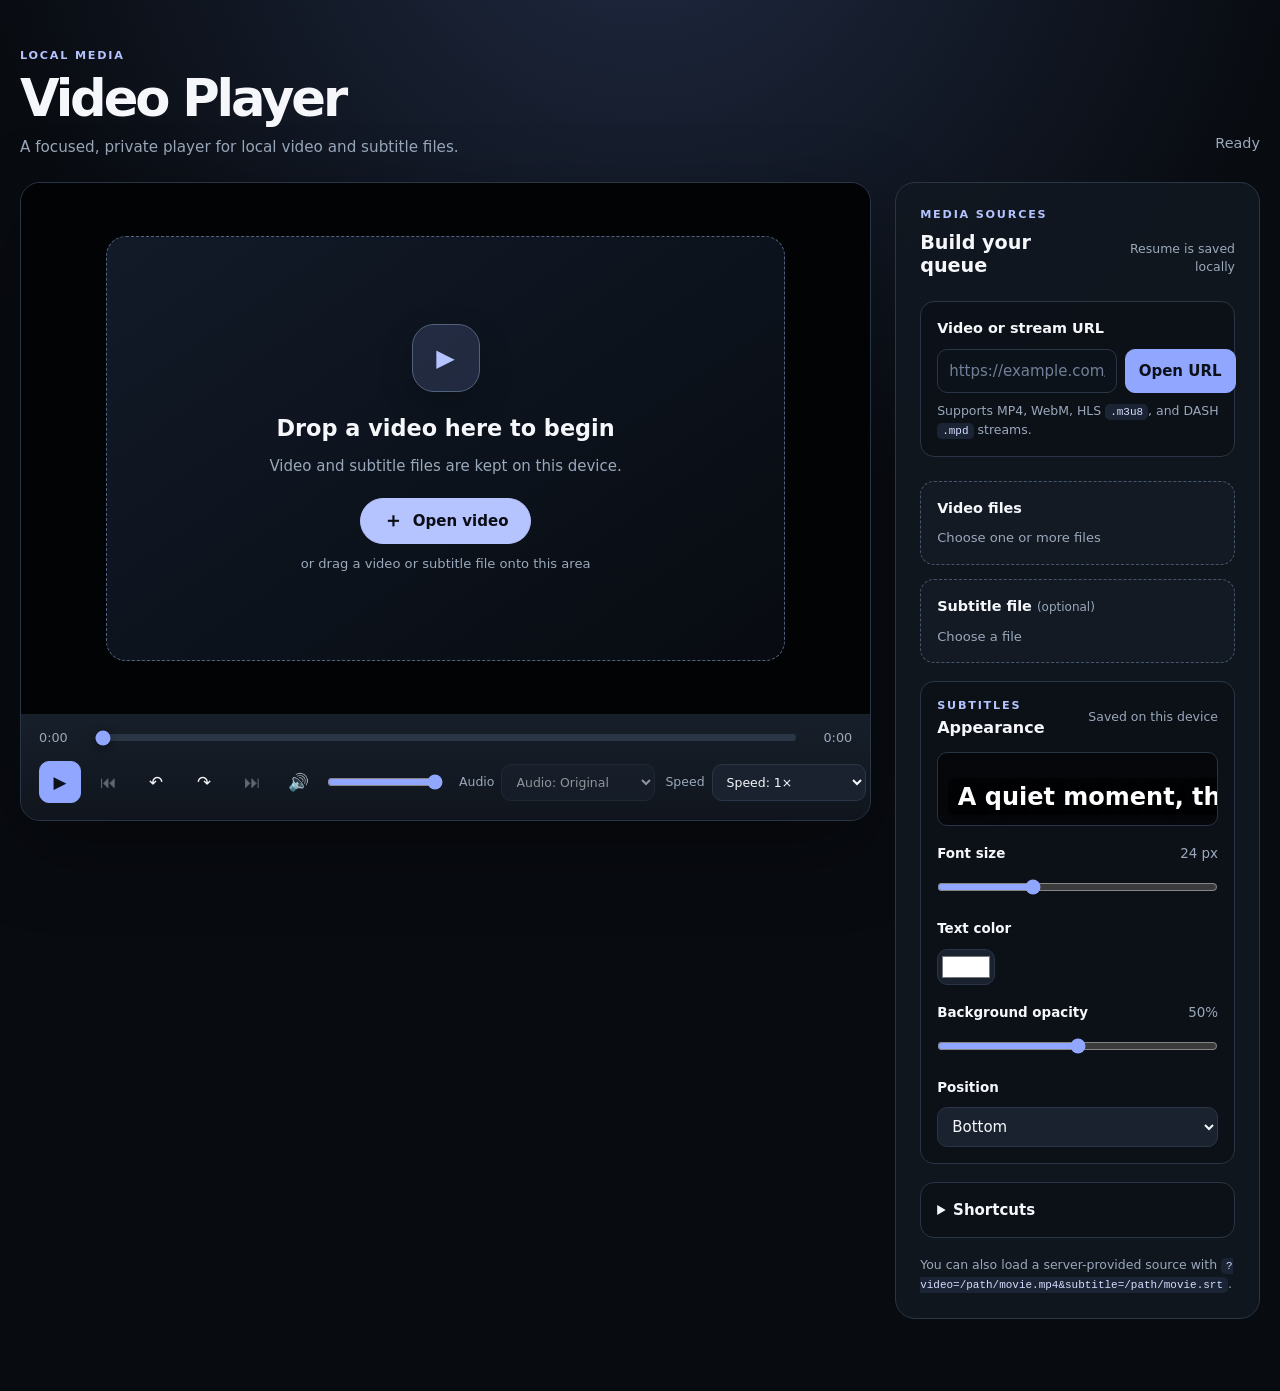
==== index.html @ 30230cf1 "Prepare stream player for GitHub and Heroku deployment" ====
<!doctype html>
<html lang="en">
  <head>
    <meta charset="utf-8" />
    <meta name="viewport" content="width=device-width, initial-scale=1" />
    <meta name="color-scheme" content="dark" />
    <title>Local Video Player</title>
    <link rel="stylesheet" href="styles.css" />
  </head>
  <body>
    <main class="app-shell">
      <header class="app-header">
        <div>
          <p class="eyebrow">LOCAL MEDIA</p>
          <h1>Video Player</h1>
          <p class="app-intro">A focused, private player for local video and subtitle files.</p>
        </div>
        <p id="status" class="status" role="status" aria-live="polite">Ready</p>
      </header>

      <div class="player-layout">
        <section class="player-card" aria-label="Video player">
          <div class="video-stage" id="videoStage">
            <video id="video" preload="metadata" playsinline>
              Your browser does not support HTML5 video.
            </video>
            <div id="subtitleOverlay" class="subtitle-overlay" aria-live="polite"></div>
            <div id="emptyState" class="empty-state" role="region" aria-label="Open a video">
              <div class="empty-icon" aria-hidden="true">▶</div>
              <strong>Drop a video here to begin</strong>
              <span>Video and subtitle files are kept on this device.</span>
              <button id="openVideoButton" class="open-video-button" type="button" aria-label="Open video" title="Open video">
                <span aria-hidden="true">＋</span>
                Open video
              </button>
              <small>or drag a video or subtitle file onto this area</small>
            </div>
          </div>

          <div class="controls" aria-label="Playback controls">
            <div class="timeline-row">
              <span id="currentTime" class="time">0:00</span>
              <div class="seek-wrap">
                <input id="seekBar" class="seek-bar" type="range" min="0" max="1000" value="0" step="1" aria-label="Seek through video" title="Seek through video" />
                <output id="seekPreview" class="seek-preview" aria-hidden="true">0:00</output>
              </div>
              <span id="duration" class="time">0:00</span>
            </div>

            <div class="control-row">
              <div class="control-group primary-controls" aria-label="Playback navigation">
                <button id="playButton" class="icon-button icon-button-primary" type="button" aria-label="Play" title="Play">▶</button>
                <button id="previousButton" class="icon-button" type="button" aria-label="Previous video" title="Previous video" data-tooltip="Previous video" disabled>⏮</button>
                <button id="backButton" class="icon-button" type="button" aria-label="Back 10 seconds" title="Back 10 seconds" data-tooltip="Back 10 seconds">↶</button>
                <button id="forwardButton" class="icon-button" type="button" aria-label="Forward 10 seconds" title="Forward 10 seconds" data-tooltip="Forward 10 seconds">↷</button>
                <button id="nextButton" class="icon-button" type="button" aria-label="Next video" title="Next video" data-tooltip="Next video" disabled>⏭</button>
              </div>

              <div class="control-group volume-control">
                <button id="muteButton" class="icon-button" type="button" aria-label="Mute" title="Mute">🔊</button>
                <input id="volumeBar" type="range" min="0" max="1" value="1" step="0.01" aria-label="Volume" title="Volume" />
              </div>

              <div class="control-group option-controls">
                <label class="select-label" for="audioSelect">
                  <span>Audio</span>
                  <select id="audioSelect" aria-label="Audio track" title="Audio track" disabled>
                    <option>Audio: Original</option>
                  </select>
                </label>
                <label class="select-label" for="speedSelect">
                  <span>Speed</span>
                  <select id="speedSelect" aria-label="Playback speed" title="Playback speed">
                    <option value="0.5">Speed: 0.5×</option>
                    <option value="0.75">Speed: 0.75×</option>
                    <option value="1" selected>Speed: 1×</option>
                    <option value="1.25">Speed: 1.25×</option>
                    <option value="1.5">Speed: 1.5×</option>
                    <option value="1.75">Speed: 1.75×</option>
                    <option value="2">Speed: 2×</option>
                  </select>
                </label>
                <button id="fullscreenButton" class="icon-button" type="button" aria-label="Enter fullscreen" title="Enter fullscreen" data-tooltip="Enter fullscreen">⛶</button>
              </div>
            </div>
          </div>
        </section>

        <aside class="media-sidebar" aria-label="Media tools">
          <section class="source-panel" aria-label="Media sources">
            <div class="panel-heading">
              <div>
                <p class="eyebrow">MEDIA SOURCES</p>
                <h2>Build your queue</h2>
              </div>
              <span id="resumeHint" class="hint">Resume is saved locally</span>
            </div>

            <div class="url-source">
              <label for="videoUrl">Video or stream URL</label>
              <div class="url-form">
                <input id="videoUrl" type="url" inputmode="url" autocomplete="off" placeholder="https://example.com/video.mp4" aria-label="Video or stream URL" />
                <button id="openUrlButton" class="url-button" type="button" aria-label="Open URL" title="Open URL">Open URL</button>
              </div>
              <p class="url-help">Supports MP4, WebM, HLS <code>.m3u8</code>, and DASH <code>.mpd</code> streams.</p>
            </div>

            <div class="file-grid">
              <label class="file-picker">
                <span>Video files</span>
                <input id="videoFile" type="file" accept="video/*,.mkv,.avi,.mov,.webm,.mp4" multiple aria-label="Choose video files" />
                <span id="videoFileName" class="file-name">Choose one or more files</span>
              </label>
              <label class="file-picker">
                <span>Subtitle file <small>(optional)</small></span>
                <input id="subtitleFile" type="file" accept=".srt,.vtt,.webm,.webvtt,.ass,.ssa,text/vtt,text/plain" aria-label="Choose a subtitle file" />
                <span id="subtitleFileName" class="file-name">Choose a file</span>
              </label>
            </div>

            <div class="subtitle-settings" aria-labelledby="subtitleSettingsHeading">
              <div class="playlist-heading">
                <div>
                  <p class="eyebrow">SUBTITLES</p>
                  <h2 id="subtitleSettingsHeading">Appearance</h2>
                </div>
                <span class="hint">Saved on this device</span>
              </div>
              <div class="subtitle-preview" aria-label="Live subtitle preview">
                <span id="subtitlePreviewText">A quiet moment, then the story continues.</span>
              </div>
              <div class="subtitle-settings-grid">
                <div class="subtitle-setting">
                  <label for="subtitleFontSize">Font size <output id="subtitleFontSizeValue" for="subtitleFontSize">24 px</output></label>
                  <input id="subtitleFontSize" type="range" min="12" max="48" step="1" value="24" aria-label="Subtitle font size" />
                </div>
                <div class="subtitle-setting">
                  <label for="subtitleColor">Text color</label>
                  <input id="subtitleColor" type="color" value="#ffffff" aria-label="Subtitle text color" />
                </div>
                <div class="subtitle-setting">
                  <label for="subtitleBackgroundOpacity">Background opacity <output id="subtitleBackgroundOpacityValue" for="subtitleBackgroundOpacity">50%</output></label>
                  <input id="subtitleBackgroundOpacity" type="range" min="0" max="100" step="1" value="50" aria-label="Subtitle background opacity" />
                </div>
                <div class="subtitle-setting">
                  <label for="subtitlePosition">Position</label>
                  <select id="subtitlePosition" aria-label="Subtitle position">
                    <option value="bottom" selected>Bottom</option>
                    <option value="middle">Middle</option>
                    <option value="top">Top</option>
                  </select>
                </div>
              </div>
            </div>

            <div id="playlistPanel" class="playlist-panel" hidden aria-label="Playlist">
              <div class="playlist-heading">
                <div>
                  <p class="eyebrow">QUEUE</p>
                  <strong>Playlist</strong>
                </div>
                <span id="playlistCount" class="hint">0 videos</span>
              </div>
              <ol id="playlistItems" class="playlist-list"></ol>
            </div>

            <details class="shortcuts-panel">
              <summary>Shortcuts</summary>
              <ul class="shortcut-list">
                <li><kbd>Space</kbd><span>Play / pause</span></li>
                <li><kbd>←</kbd> <kbd>→</kbd><span>Seek 10 seconds</span></li>
                <li><kbd>M</kbd><span>Mute / unmute</span></li>
                <li><kbd>F</kbd><span>Toggle fullscreen</span></li>
                <li><kbd>[</kbd> <kbd>]</kbd><span>Adjust speed</span></li>
              </ul>
            </details>

            <p class="source-note">You can also load a server-provided source with <code>?video=/path/movie.mp4&amp;subtitle=/path/movie.srt</code>.</p>
          </section>
        </aside>
      </div>
    </main>
    <script src="source_utils.js" defer></script>
    <script src="playlist.js" defer></script>
    <script src="vendor/hls.min.js" defer></script>
    <script src="vendor/dash.all.min.js" defer></script>
    <script src="player.js" defer></script>
    <script src="subtitle_style.js" defer></script>
  </body>
</html>
---- styles.css ----
:root {
  color-scheme: dark;
  --bg: #080b10;
  --panel: #111720;
  --panel-raised: #18202c;
  --panel-soft: #0d131b;
  --border: #2a3545;
  --border-strong: #43536a;
  --text: #f5f7fb;
  --muted: #9aa8bb;
  --accent: #91a7ff;
  --accent-strong: #b5c3ff;
  --accent-soft: rgba(145, 167, 255, 0.15);
  --danger: #ff8c9b;
  --shadow: 0 28px 80px rgba(0, 0, 0, 0.34);
  --radius-lg: 20px;
  --radius-md: 14px;
  --radius-sm: 10px;
  --space-1: 6px;
  --space-2: 10px;
  --space-3: 14px;
  --space-4: 18px;
  --space-5: 24px;
  --space-6: 32px;
  font-family: ui-sans-serif, system-ui, -apple-system, BlinkMacSystemFont, "Segoe UI", sans-serif;
}

* { box-sizing: border-box; }

html { min-width: 320px; background: var(--bg); }

body {
  min-width: 320px;
  min-height: 100vh;
  margin: 0;
  color: var(--text);
  background: radial-gradient(circle at 50% -10%, #202b43 0, var(--bg) 42rem), var(--bg);
  font-size: 15px;
  line-height: 1.5;
}

button, input, select { font: inherit; }
button, select, input[type="range"] { accent-color: var(--accent); }
button { color: inherit; }
button:focus-visible, input:focus-visible, select:focus-visible, summary:focus-visible {
  outline: 3px solid var(--accent-strong);
  outline-offset: 3px;
}

.app-shell { width: min(1280px, calc(100% - 40px)); margin: 0 auto; padding: 48px 0 72px; }
.app-header, .panel-heading, .playlist-heading { display: flex; align-items: end; justify-content: space-between; gap: var(--space-4); }
.app-header { margin-bottom: var(--space-5); }
.app-intro { margin: 10px 0 0; max-width: 56ch; color: var(--muted); font-size: 0.95rem; }
.eyebrow { margin: 0 0 7px; color: var(--accent-strong); font-size: 0.7rem; font-weight: 800; letter-spacing: 0.16em; }
h1, h2, p { margin-top: 0; }
h1 { margin-bottom: 0; font-size: clamp(2.25rem, 4vw, 3.35rem); line-height: 1.05; letter-spacing: -0.06em; }
h2 { margin-bottom: 0; font-size: 1.2rem; line-height: 1.2; }
.status { max-width: 48%; margin: 0 0 4px; color: var(--muted); font-size: 0.9rem; text-align: right; }
.status.error { color: var(--danger); }

.player-layout { display: grid; grid-template-columns: minmax(0, 7fr) minmax(300px, 3fr); align-items: start; gap: var(--space-5); }
.player-card, .source-panel { overflow: hidden; border: 1px solid var(--border); border-radius: var(--radius-lg); background: rgba(17, 23, 32, 0.92); box-shadow: var(--shadow); }
.video-stage { position: relative; display: grid; min-height: 420px; aspect-ratio: 16 / 10; place-items: center; overflow: hidden; background: #020305; }
video { display: block; width: 100%; height: 100%; object-fit: contain; background: #020305; }
.empty-state { position: absolute; inset: 10%; display: grid; align-content: center; justify-items: center; gap: var(--space-2); padding: clamp(24px, 6vw, 64px); border: 1px dashed #52627c; border-radius: var(--radius-lg); color: var(--muted); background: linear-gradient(145deg, rgba(19, 28, 43, 0.94), rgba(8, 12, 18, 0.94)); text-align: center; transition: border-color 180ms ease, background 180ms ease, transform 180ms ease;
}
.empty-state.is-dragging, .video-stage.is-dragging .empty-state { border-color: var(--accent-strong); background: linear-gradient(145deg, rgba(45, 61, 103, 0.95), rgba(13, 20, 33, 0.95)); transform: scale(1.015); }
.empty-state strong { color: var(--text); font-size: clamp(1.1rem, 2vw, 1.4rem); }
.empty-state small { font-size: 0.82rem; }
.empty-icon { display: grid; width: 68px; height: 68px; place-items: center; margin-bottom: var(--space-2); border: 1px solid #52627c; border-radius: 22px; color: var(--accent-strong); background: var(--accent-soft); font-size: 1.5rem; box-shadow: 0 12px 32px rgba(0, 0, 0, 0.24); }
.open-video-button { display: inline-flex; align-items: center; gap: var(--space-2); min-height: 46px; margin-top: var(--space-2); padding: 0 22px; border: 1px solid var(--accent-strong); border-radius: 999px; color: #0a0d14; background: var(--accent-strong); font-weight: 800; cursor: pointer; transition: transform 160ms ease, background 160ms ease, box-shadow 160ms ease; }
.open-video-button:hover { background: #d3dcff; box-shadow: 0 10px 26px rgba(145, 167, 255, 0.28); transform: translateY(-1px); }
.open-video-button span { font-size: 1.3em; line-height: 1; }
code { padding: 2px 5px; border-radius: 5px; color: #d6ddff; background: #1b2434; font-size: 0.88em; }
.subtitle-overlay { position: absolute; bottom: 5%; left: 50%; z-index: 2; width: max-content; max-width: 90%; padding: 0.15em 0.4em; transform: translateX(-50%); border-radius: 6px; color: white; background: rgba(0, 0, 0, var(--subtitle-background-opacity, 0.5)); font-size: 24px; font-weight: 700; line-height: 1.35; text-align: center; text-shadow: 0 2px 2px #000, 0 3px 12px #000; white-space: pre-line; overflow-wrap: anywhere; pointer-events: none; }
.subtitle-overlay:empty { display: none; }
.subtitle-overlay[data-position="top"] { top: 5%; bottom: auto; }
.subtitle-overlay[data-position="middle"] { top: 50%; bottom: auto; transform: translate(-50%, -50%); }

.controls { padding: 14px 18px 17px; background: linear-gradient(#171f2a, #10151d); transition: opacity 220ms ease, transform 220ms ease; }
.player-card.controls-idle .controls { opacity: 0; transform: translateY(18px); pointer-events: none; }
.timeline-row, .control-row, .control-group { display: flex; align-items: center; }
.timeline-row { gap: 12px; }
.seek-wrap { position: relative; display: flex; flex: 1; align-items: center; min-width: 0; }
.seek-bar { --progress: 0%; --buffered: 0%; width: 100%; margin: 0; cursor: pointer; }
.seek-bar::-webkit-slider-runnable-track { height: 7px; border-radius: 999px; background: linear-gradient(to right, var(--accent) 0 var(--progress), #465365 var(--progress) var(--buffered), #2a3545 var(--buffered) 100%); }
.seek-bar::-moz-range-track { height: 7px; border-radius: 999px; background: linear-gradient(to right, var(--accent) 0 var(--progress), #465365 var(--progress) var(--buffered), #2a3545 var(--buffered) 100%); }
.seek-bar::-webkit-slider-thumb { width: 16px; height: 16px; margin-top: -4.5px; border: 2px solid #fff; border-radius: 50%; background: var(--accent); box-shadow: 0 2px 8px rgba(0, 0, 0, 0.35); }
.seek-bar::-moz-range-thumb { width: 14px; height: 14px; border: 2px solid #fff; border-radius: 50%; background: var(--accent); box-shadow: 0 2px 8px rgba(0, 0, 0, 0.35); }
.seek-preview { position: absolute; bottom: calc(100% + 11px); left: 0; display: none; padding: 4px 7px; border: 1px solid var(--border-strong); border-radius: 6px; color: var(--text); background: #0b1017; font-size: 0.76rem; font-variant-numeric: tabular-nums; pointer-events: none; transform: translateX(-50%); white-space: nowrap; }
.seek-wrap:hover .seek-preview, .seek-bar:focus-visible + .seek-preview { display: block; }
.time { min-width: 44px; color: var(--muted); font-variant-numeric: tabular-nums; font-size: 0.8rem; }
.time:last-child { text-align: right; }
.control-row { justify-content: space-between; gap: var(--space-3); padding-top: 14px; }
.control-group { gap: var(--space-1); }
.primary-controls { min-width: 224px; }
.option-controls { justify-content: end; gap: var(--space-2); }
.icon-button { position: relative; display: inline-grid; min-width: 42px; height: 42px; place-items: center; border: 1px solid transparent; border-radius: var(--radius-sm); background: transparent; cursor: pointer; font-size: 1.05rem; transition: border-color 160ms ease, background 160ms ease, transform 160ms ease; }
.icon-button:hover, .icon-button:focus-visible { border-color: var(--border-strong); background: var(--panel-raised); outline: none; transform: translateY(-1px); }
.icon-button:disabled { cursor: not-allowed; opacity: 0.35; transform: none; }
.icon-button-primary { border-color: var(--accent); color: #0b1019; background: var(--accent); }
.icon-button-primary:hover, .icon-button-primary:focus-visible { border-color: #d0d8ff; background: #b7c4ff; }
.icon-button[data-tooltip]::after { position: absolute; z-index: 8; bottom: calc(100% + 8px); left: 50%; display: none; padding: 4px 7px; border: 1px solid var(--border); border-radius: 6px; color: var(--text); background: #0b1017; content: attr(data-tooltip); font-size: 0.72rem; font-weight: 600; pointer-events: none; transform: translateX(-50%); white-space: nowrap; }
.icon-button[data-tooltip]:hover::after, .icon-button[data-tooltip]:focus-visible::after { display: block; }
.volume-control input { width: 116px; }
.select-label { display: flex; align-items: center; gap: 7px; color: var(--muted); font-size: 0.78rem; white-space: nowrap; }
select { min-width: 154px; padding: 9px 10px; border: 1px solid var(--border); border-radius: var(--radius-sm); color: var(--text); background: #1a222f; cursor: pointer; }
select:disabled { cursor: not-allowed; opacity: 0.55; }

.media-sidebar { min-width: 0; }
.source-panel { padding: var(--space-5); box-shadow: none; }
.hint, .source-note { color: var(--muted); font-size: 0.78rem; }
.hint { text-align: right; }
.url-source { display: grid; gap: 9px; margin-top: var(--space-5); padding: 16px; border: 1px solid var(--border); border-radius: var(--radius-md); background: rgba(9, 13, 19, 0.52); }
.url-source > label { color: var(--text); font-size: 0.9rem; font-weight: 750; }
.url-form { display: flex; gap: 8px; }
.url-form input { min-width: 0; flex: 1; padding: 10px 11px; border: 1px solid var(--border); border-radius: var(--radius-sm); color: var(--text); background: #0c121a; }
.url-form input::placeholder { color: #718098; }
.url-button { min-height: 42px; padding: 0 13px; border: 1px solid var(--accent); border-radius: var(--radius-sm); color: #0b1019; background: var(--accent); font-weight: 800; cursor: pointer; transition: background 160ms ease, transform 160ms ease; }
.url-button:hover { background: var(--accent-strong); transform: translateY(-1px); }
.url-help { margin: 0; color: var(--muted); font-size: 0.78rem; }
.file-grid { display: grid; gap: var(--space-3); margin-top: var(--space-5); }
.file-picker { display: grid; gap: 9px; padding: 16px; border: 1px dashed #46566d; border-radius: var(--radius-md); color: var(--muted); background: rgba(23, 31, 43, 0.55); cursor: pointer; transition: border-color 160ms ease, background 160ms ease, transform 160ms ease; }
.file-picker:hover, .file-picker:focus-within { border-color: var(--accent); background: rgba(35, 46, 68, 0.7); transform: translateY(-1px); }
.file-picker > span:first-child { color: var(--text); font-size: 0.9rem; font-weight: 750; }
.file-picker small { color: var(--muted); font-weight: 400; }
.file-picker input { position: absolute; width: 1px; height: 1px; overflow: hidden; clip: rect(0, 0, 0, 0); }
.file-name { overflow: hidden; color: var(--muted); font-size: 0.82rem; text-overflow: ellipsis; white-space: nowrap; }
.subtitle-settings, .playlist-panel, .shortcuts-panel { margin-top: var(--space-4); padding: 16px; border: 1px solid var(--border); border-radius: var(--radius-md); background: rgba(9, 13, 19, 0.52); }
.subtitle-settings h2 { margin-bottom: 0; font-size: 1rem; }
.subtitle-preview { display: grid; min-height: 74px; margin: 15px 0 18px; place-items: center; padding: 10px; border: 1px solid #273446; border-radius: var(--radius-sm); background: #05070a; overflow: hidden; }
#subtitlePreviewText { max-width: 100%; padding: 0.15em 0.4em; border-radius: 5px; color: #fff; background: rgba(0, 0, 0, 0.5); font-size: 24px; font-weight: 700; line-height: 1.25; text-align: center; text-shadow: 0 2px 2px #000, 0 3px 12px #000; white-space: nowrap; transition: font-size 160ms ease, color 160ms ease, background 160ms ease, transform 160ms ease; }
#subtitlePreviewText[data-position="top"] { align-self: start; }
#subtitlePreviewText[data-position="middle"] { align-self: center; }
#subtitlePreviewText[data-position="bottom"] { align-self: end; }
.subtitle-settings-grid { display: grid; gap: 18px; }
.subtitle-setting { display: grid; align-content: start; gap: 9px; min-width: 0; }
.subtitle-setting label { display: flex; justify-content: space-between; gap: 10px; color: var(--text); font-size: 0.84rem; font-weight: 650; }
.subtitle-setting output { color: var(--muted); font-variant-numeric: tabular-nums; font-weight: 400; }
.subtitle-setting input[type="range"] { width: 100%; margin: 6px 0; }
.subtitle-setting input[type="color"] { width: 58px; height: 36px; padding: 2px; border: 1px solid var(--border); border-radius: var(--radius-sm); background: #1a222f; cursor: pointer; }
.subtitle-setting select { width: 100%; min-width: 0; }
.playlist-heading { align-items: center; margin-bottom: 12px; }
.playlist-heading .eyebrow { margin-bottom: 3px; }
.playlist-list { display: grid; gap: 5px; max-height: 260px; margin: 0; padding: 0; overflow: auto; list-style: none; counter-reset: playlist-item; }
.playlist-item { display: flex; align-items: center; gap: 9px; min-width: 0; padding: 2px; color: var(--muted); font-size: 0.84rem; }
.playlist-item::before { width: 1.5em; color: var(--muted); content: counter(playlist-item); counter-increment: playlist-item; text-align: right; font-variant-numeric: tabular-nums; }
.playlist-item button { display: block; min-width: 0; flex: 1; padding: 8px 9px; overflow: hidden; border: 1px solid transparent; border-radius: 7px; color: inherit; background: transparent; cursor: pointer; text-align: left; text-overflow: ellipsis; white-space: nowrap; }
.playlist-item button:hover, .playlist-item button:focus-visible { border-color: var(--border-strong); background: var(--panel-raised); color: var(--text); outline: none; }
.playlist-item.active button { border-color: #5363aa; color: var(--text); background: #202b4b; }
.playlist-item.active::before { color: var(--accent-strong); }
.shortcuts-panel summary { color: var(--text); font-weight: 750; cursor: pointer; }
.shortcut-list { display: grid; gap: 8px; margin: 15px 0 0; padding: 0; color: var(--muted); font-size: 0.82rem; list-style: none; }
.shortcut-list li { display: flex; align-items: center; gap: 6px; }
.shortcut-list li span { margin-left: auto; color: var(--text); }
kbd { min-width: 24px; padding: 2px 6px; border: 1px solid var(--border-strong); border-bottom-width: 2px; border-radius: 5px; color: var(--text); background: var(--panel-raised); font-size: 0.72rem; text-align: center; }
.source-note { margin: var(--space-4) 0 0; }

@media (max-width: 980px) {
  .player-layout { grid-template-columns: minmax(0, 1fr) minmax(270px, 0.8fr); }
  .control-row { align-items: stretch; flex-wrap: wrap; }
  .option-controls { width: 100%; justify-content: space-between; }
}

@media (max-width: 760px) {
  .app-shell { width: min(100% - 20px, 1280px); padding-top: 28px; }
  .app-header, .panel-heading { align-items: start; flex-direction: column; gap: 10px; }
  .status, .hint { max-width: none; text-align: left; }
  .player-layout { grid-template-columns: 1fr; }
  .video-stage { min-height: 55vw; aspect-ratio: 16 / 10; }
  .media-sidebar { order: 2; }
  .source-panel { padding: 18px; }
}

@media (max-width: 500px) {
  .controls { padding-right: 10px; padding-left: 10px; }
  .control-row { gap: 8px; }
  .primary-controls { min-width: 0; }
  .volume-control { width: 100%; }
  .volume-control input { width: 100%; }
  .option-controls { align-items: stretch; flex-wrap: wrap; }
  .select-label { flex: 1 1 100%; justify-content: space-between; }
  .select-label select { flex: 1; min-width: 0; }
  .icon-button { min-width: 40px; height: 40px; }
  .empty-state { inset: 5%; padding: 22px; }
}

@media (prefers-reduced-motion: reduce) {
  *, *::before, *::after { scroll-behavior: auto !important; transition-duration: 0.01ms !important; animation-duration: 0.01ms !important; animation-iteration-count: 1 !important; }
}
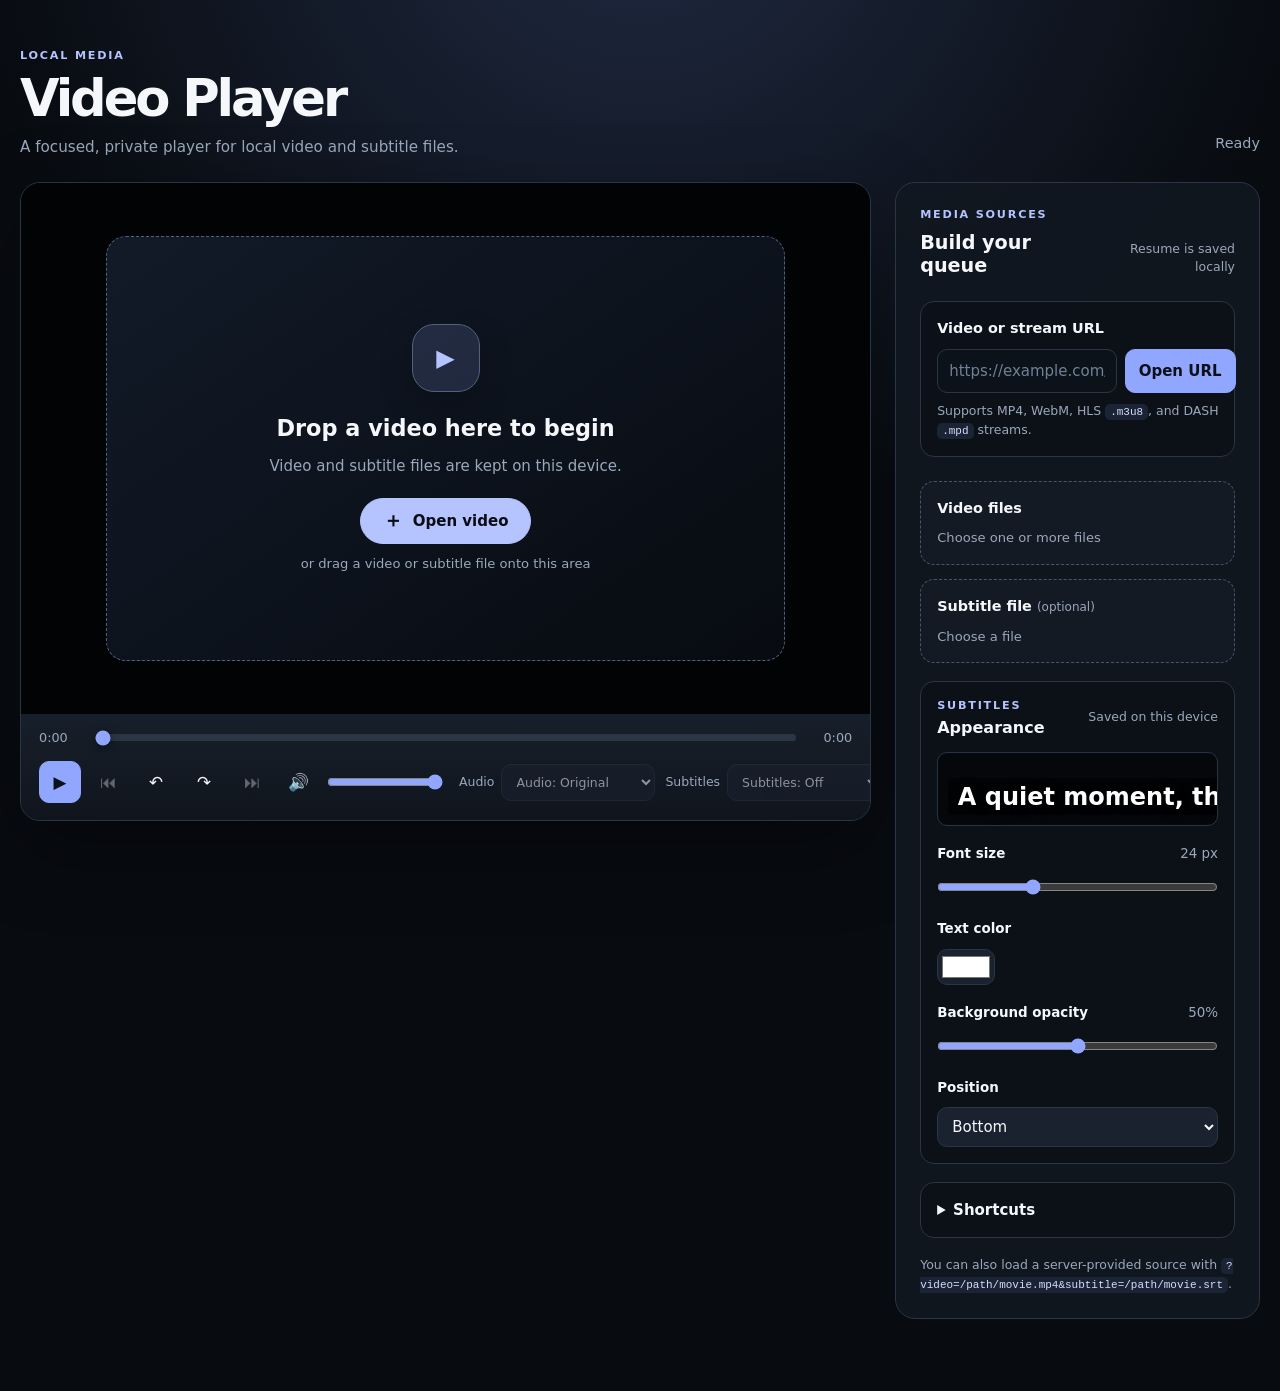
==== commit 06e67795: "feat: add embedded track selection" ====
--- a/index.html
+++ b/index.html
@@ -5,7 +5,7 @@
     <meta name="viewport" content="width=device-width, initial-scale=1" />
     <meta name="color-scheme" content="dark" />
     <title>Local Video Player</title>
-    <link rel="stylesheet" href="styles.css" />
+    <link rel="stylesheet" href="/styles.css" />
   </head>
   <body>
     <main class="app-shell">
@@ -21,10 +21,10 @@
       <div class="player-layout">
         <section class="player-card" aria-label="Video player">
           <div class="video-stage" id="videoStage">
-            <video id="video" preload="metadata" playsinline>
+            <video id="video" preload="metadata" playsinline aria-label="Video playback">
               Your browser does not support HTML5 video.
             </video>
-            <div id="subtitleOverlay" class="subtitle-overlay" aria-live="polite"></div>
+            <div id="subtitleOverlay" class="subtitle-overlay" aria-live="off"></div>
             <div id="emptyState" class="empty-state" role="region" aria-label="Open a video">
               <div class="empty-icon" aria-hidden="true">▶</div>
               <strong>Drop a video here to begin</strong>
@@ -66,6 +66,12 @@
                   <span>Audio</span>
                   <select id="audioSelect" aria-label="Audio track" title="Audio track" disabled>
                     <option>Audio: Original</option>
+                  </select>
+                </label>
+                <label class="select-label" for="subtitleSelect">
+                  <span>Subtitles</span>
+                  <select id="subtitleSelect" aria-label="Subtitle track" title="Subtitle track" disabled>
+                    <option value="off">Subtitles: Off</option>
                   </select>
                 </label>
                 <label class="select-label" for="speedSelect">
@@ -180,11 +186,11 @@
         </aside>
       </div>
     </main>
-    <script src="source_utils.js" defer></script>
-    <script src="playlist.js" defer></script>
-    <script src="vendor/hls.min.js" defer></script>
-    <script src="vendor/dash.all.min.js" defer></script>
-    <script src="player.js" defer></script>
-    <script src="subtitle_style.js" defer></script>
+    <script src="/source_utils.js" defer></script>
+    <script src="/playlist.js" defer></script>
+    <script src="/vendor/hls.min.js" defer></script>
+    <script src="/vendor/dash.all.min.js" defer></script>
+    <script src="/player.js" defer></script>
+    <script src="/subtitle_style.js" defer></script>
   </body>
 </html>
--- a/styles.css
+++ b/styles.css
@@ -27,6 +27,7 @@
 }
 
 * { box-sizing: border-box; }
+[hidden] { display: none !important; }
 
 html { min-width: 320px; background: var(--bg); }
 
@@ -63,6 +64,8 @@
 .player-card, .source-panel { overflow: hidden; border: 1px solid var(--border); border-radius: var(--radius-lg); background: rgba(17, 23, 32, 0.92); box-shadow: var(--shadow); }
 .video-stage { position: relative; display: grid; min-height: 420px; aspect-ratio: 16 / 10; place-items: center; overflow: hidden; background: #020305; }
 video { display: block; width: 100%; height: 100%; object-fit: contain; background: #020305; }
+.video-stage:fullscreen { width: 100vw; height: 100vh; max-width: none; max-height: none; min-height: 0; background: #000; }
+.video-stage:fullscreen video { width: 100%; height: 100%; }
 .empty-state { position: absolute; inset: 10%; display: grid; align-content: center; justify-items: center; gap: var(--space-2); padding: clamp(24px, 6vw, 64px); border: 1px dashed #52627c; border-radius: var(--radius-lg); color: var(--muted); background: linear-gradient(145deg, rgba(19, 28, 43, 0.94), rgba(8, 12, 18, 0.94)); text-align: center; transition: border-color 180ms ease, background 180ms ease, transform 180ms ease;
 }
 .empty-state.is-dragging, .video-stage.is-dragging .empty-state { border-color: var(--accent-strong); background: linear-gradient(145deg, rgba(45, 61, 103, 0.95), rgba(13, 20, 33, 0.95)); transform: scale(1.015); }
@@ -186,6 +189,16 @@
   .empty-state { inset: 5%; padding: 22px; }
 }
 
+@media (max-width: 760px) and (orientation: landscape) {
+  .app-shell { width: 100%; padding: 10px; }
+  .video-stage { min-height: calc(100dvh - 20px); aspect-ratio: auto; }
+  .media-sidebar { display: none; }
+}
+
+@supports (padding: env(safe-area-inset-bottom)) {
+  .controls { padding-bottom: calc(17px + env(safe-area-inset-bottom)); }
+}
+
 @media (prefers-reduced-motion: reduce) {
   *, *::before, *::after { scroll-behavior: auto !important; transition-duration: 0.01ms !important; animation-duration: 0.01ms !important; animation-iteration-count: 1 !important; }
 }
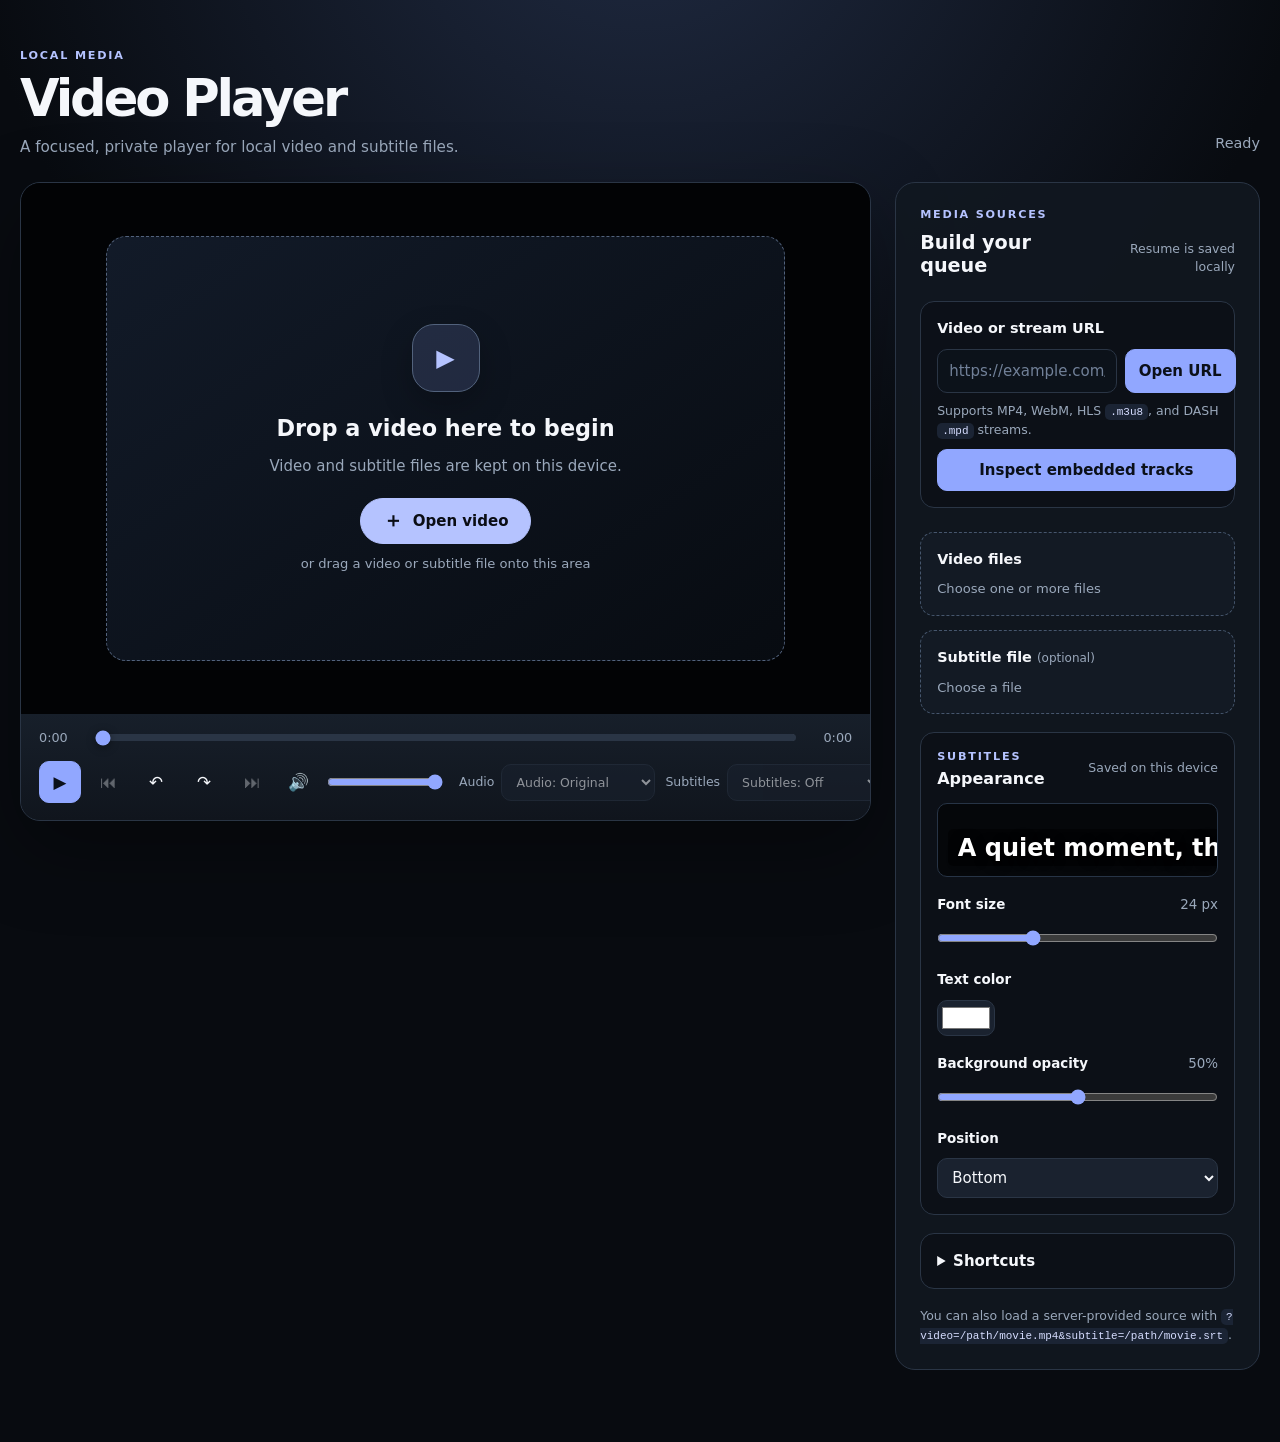
==== commit 4ee6f482: "Preserve track inspection errors and add an explicit retry control" ====
--- a/index.html
+++ b/index.html
@@ -109,6 +109,7 @@
                 <button id="openUrlButton" class="url-button" type="button" aria-label="Open URL" title="Open URL">Open URL</button>
               </div>
               <p class="url-help">Supports MP4, WebM, HLS <code>.m3u8</code>, and DASH <code>.mpd</code> streams.</p>
+              <button id="inspectTracksButton" class="url-button" type="button">Inspect embedded tracks</button>
             </div>
 
             <div class="file-grid">
@@ -190,6 +191,7 @@
     <script src="/playlist.js" defer></script>
     <script src="/vendor/hls.min.js" defer></script>
     <script src="/vendor/dash.all.min.js" defer></script>
+    <script src="/remote_tracks.js" defer></script>
     <script src="/player.js" defer></script>
     <script src="/subtitle_style.js" defer></script>
   </body>
